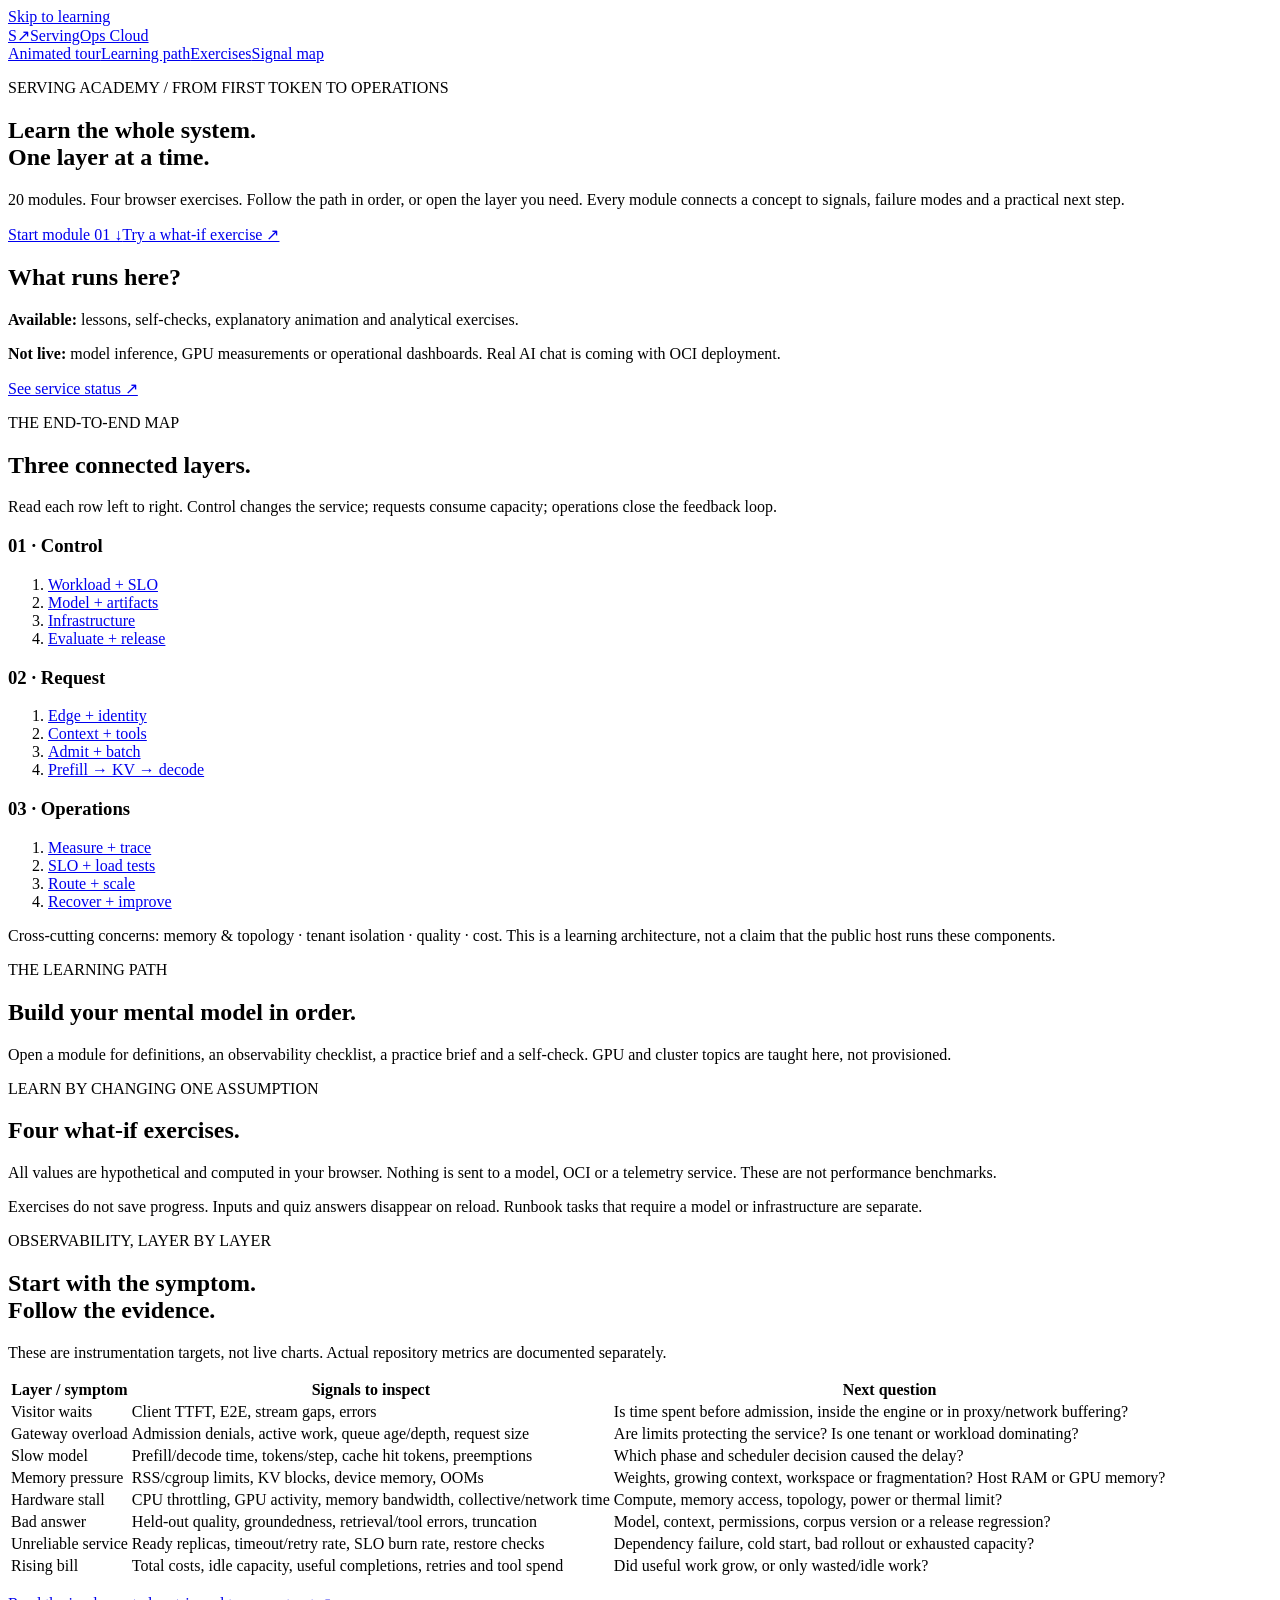
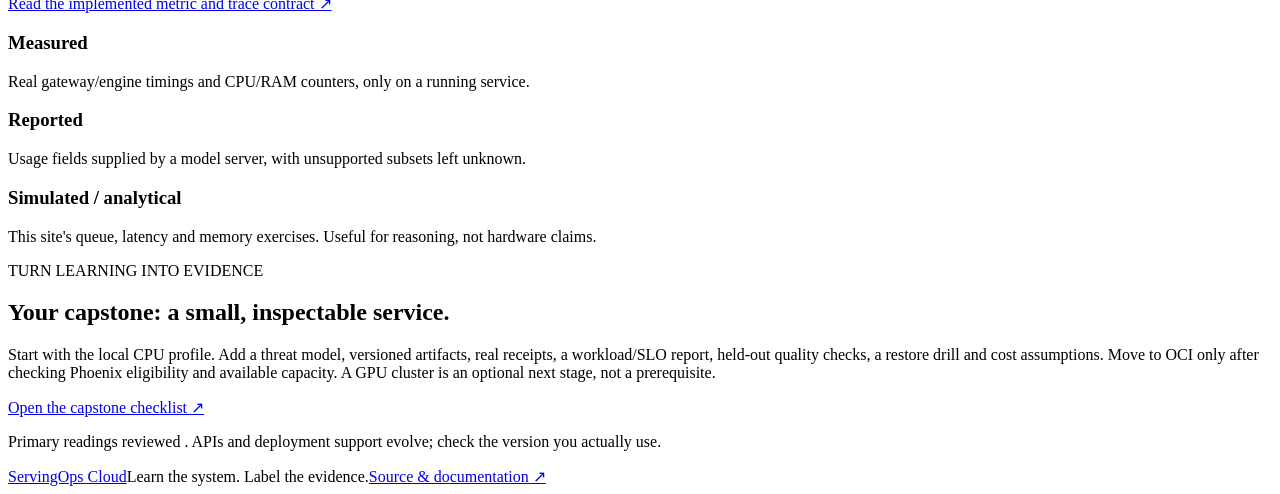
==== sites/academy.html @ 420e3427 "Add end-to-end Serving Academy with 20 modules, exercises, observability and capstone" ====
<!doctype html>
<html lang="en"><head><meta charset="utf-8"><meta name="viewport" content="width=device-width,initial-scale=1">
<title>Serving Academy · Learn LLM serving end to end</title>
<meta name="description" content="20 practical modules on LLM serving: models, tokens, KV cache, GPU memory, batching, infrastructure, security, observability, SLOs and cost. Includes four browser exercises.">
<meta name="theme-color" content="#103d33"><link rel="icon" href="/static/icon.svg" type="image/svg+xml">
<link rel="stylesheet" href="/static/home.css"><link rel="stylesheet" href="/static/academy.css"><script src="/static/academy.js" defer></script></head>
<body><a class="skip" href="#main">Skip to learning</a>
<header class="header"><a class="brand" href="/"><span class="brand-mark" aria-hidden="true">S↗</span>ServingOps Cloud</a><nav aria-label="Main navigation"><a href="/">Animated tour</a><a href="#curriculum">Learning path</a><a href="#playground">Exercises</a><a href="#signal-map">Signal map</a></nav></header>
<main id="main" class="academy">
<section class="academy-intro"><div><p class="eyebrow">SERVING ACADEMY / FROM FIRST TOKEN TO OPERATIONS</p><h1>Learn the whole system.<br><span>One layer at a time.</span></h1><p>20 modules. Four browser exercises. Follow the path in order, or open the layer you need. Every module connects a concept to signals, failure modes and a practical next step.</p><div class="hero-actions"><a class="button primary" href="#service-contract">Start module 01 ↓</a><a class="text-link" href="#playground">Try a what-if exercise ↗</a></div></div><aside class="scope-card"><h2>What runs here?</h2><p><strong>Available:</strong> lessons, self-checks, explanatory animation and analytical exercises.</p><p><strong>Not live:</strong> model inference, GPU measurements or operational dashboards. Real AI chat is coming with OCI deployment.</p><a href="/#live-service">See service status ↗</a></aside></section>
<section id="system-map" class="system-map" aria-labelledby="system-title"><div class="section-heading"><div><p class="eyebrow">THE END-TO-END MAP</p><h2 id="system-title">Three connected layers.</h2></div><p>Read each row left to right. Control changes the service; requests consume capacity; operations close the feedback loop.</p></div>
<div class="plane"><h3>01 · Control</h3><ol><li><a href="#service-contract">Workload + SLO</a></li><li><a href="#model-artifacts">Model + artifacts</a></li><li><a href="#infrastructure">Infrastructure</a></li><li><a href="#evaluation-release">Evaluate + release</a></li></ol></div>
<div class="plane plane-request"><h3>02 · Request</h3><ol><li><a href="#security">Edge + identity</a></li><li><a href="#rag-agents">Context + tools</a></li><li><a href="#batching">Admit + batch</a></li><li><a href="#request-lifecycle">Prefill → KV → decode</a></li></ol></div>
<div class="plane"><h3>03 · Operations</h3><ol><li><a href="#observability">Measure + trace</a></li><li><a href="#benchmark-slo">SLO + load tests</a></li><li><a href="#routing-scaling">Route + scale</a></li><li><a href="#reliability">Recover + improve</a></li></ol></div>
<p class="map-caption">Cross-cutting concerns: memory &amp; topology · tenant isolation · quality · cost. This is a learning architecture, not a claim that the public host runs these components.</p></section>
<section id="curriculum" class="curriculum" aria-labelledby="path-title"><div class="section-heading"><div><p class="eyebrow">THE LEARNING PATH</p><h2 id="path-title">Build your mental model in order.</h2></div><p>Open a module for definitions, an observability checklist, a practice brief and a self-check. GPU and cluster topics are taught here, not provisioned.</p></div>
<div id="learning-controls" class="learning-controls" hidden><label for="lesson-search">Find a concept<input id="lesson-search" type="search" placeholder="Try HBM, batching, RAG or autoscaling" autocomplete="off"></label><div class="track-filters" role="group" aria-label="Filter learning track"><button type="button" data-track-filter="all" aria-pressed="true">All modules</button><!-- TRACKS --></div><div class="filter-meta"><p id="lesson-count" role="status">20 modules</p><button id="clear-filters" type="button">Clear filters</button></div></div>
<p id="no-lessons" hidden>No matching modules. Try a broader term or clear the filters.</p><div class="lesson-list"><!-- LESSONS --></div><noscript><p>All lessons and answer explanations work without JavaScript. Enable JavaScript for filters and interactive exercises.</p></noscript></section>
<section id="playground" class="playground" aria-labelledby="play-title"><div class="section-heading"><div><p class="eyebrow">LEARN BY CHANGING ONE ASSUMPTION</p><h2 id="play-title">Four what-if exercises.</h2></div><p>All values are hypothetical and computed in your browser. Nothing is sent to a model, OCI or a telemetry service. These are not performance benchmarks.</p></div>
<p class="exercise-note">Exercises do not save progress. Inputs and quiz answers disappear on reload. Runbook tasks that require a model or infrastructure are separate.</p>
<div id="exercise-controls" hidden>
<article class="exercise" id="memory-exercise"><div class="exercise-heading"><span class="lesson-num">A</span><div><h3>What fits in memory?</h3><p>Dense / GQA KV capacity estimate on one device, without model sharding.</p></div></div>
<div class="exercise-grid"><div class="input-grid">
<label>Parameters (billions)<input id="mem-params" type="number" min="0.1" max="200" step="0.1" value="7"></label>
<label>Weight precision (bits)<select id="mem-weight"><option value="4">4</option><option value="8">8</option><option value="16">16</option><option value="32">32</option></select></label>
<label>Layers<input id="mem-layers" type="number" min="1" max="160" value="32"></label>
<label>KV heads<input id="mem-heads" type="number" min="1" max="128" value="8"></label>
<label>Head dimension<input id="mem-dim" type="number" min="16" max="512" step="16" value="128"></label>
<label>KV precision (bits)<select id="mem-kv"><option value="16">16</option><option value="8">8</option><option value="4">4</option></select></label>
<label>Tokens per active sequence<input id="mem-context" type="number" min="1" max="262144" value="4096"></label>
<label>Concurrent sequences<input id="mem-sequences" type="number" min="1" max="256" value="4"></label>
<label>Memory capacity (GiB)<input id="mem-capacity" type="number" min="1" max="1024" value="24"></label>
<label>Workspace + overhead reserve (GiB)<input id="mem-reserve" type="number" min="0" max="256" value="2"></label>
</div><div class="exercise-output"><h4>Analytical budget</h4><p id="memory-result" role="status"></p><div class="budget-bar" aria-hidden="true"><span id="memory-fill"></span></div><p>Weights = parameters × bits ÷ 8. KV = 2 × layers × KV heads × head dimension × tokens × sequences × KV bytes.</p><p>Reserve is user-supplied. This omits allocator fragmentation, quantization metadata, cache sharing and architecture-specific compression. GiB means 2³⁰ bytes. No throughput or GPU utilization is predicted.</p></div></div></article>
<article class="exercise" id="latency-exercise"><div class="exercise-heading"><span class="lesson-num">B</span><div><h3>Where does first-token time go?</h3><p>Separate queue, uncached prompt work, optional handoff and first output.</p></div></div><div class="exercise-grid"><div class="input-grid">
<label>Input tokens<input id="lat-input" type="number" min="1" max="131072" value="4096"></label>
<label>Reusable prefix (%)<input id="lat-cache" type="number" min="0" max="100" value="25"></label>
<label>Hypothetical prefill rate (tokens/s)<input id="lat-rate" type="number" min="1" max="1000000" value="8000"></label>
<label>Queue wait (ms)<input id="lat-queue" type="number" min="0" max="60000" value="50"></label>
<label>Illustrated architecture<select id="lat-mode"><option value="combined">Combined: no handoff</option><option value="disaggregated">Disaggregated: handoff</option></select></label>
<label>Transferred KV payload (MiB)<input id="lat-size" type="number" min="0" max="131072" value="512"></label>
<label>Effective link bandwidth (GiB/s)<input id="lat-bandwidth" type="number" min="0.1" max="1000" step="0.1" value="8"></label>
<label>Transfer setup (ms)<input id="lat-setup" type="number" min="0" max="10000" value="5"></label>
<label>First-output processing (ms)<input id="lat-first" type="number" min="0" max="10000" value="20"></label>
</div><div class="exercise-output"><h4>Illustrated latency budget</h4><p id="latency-result" role="status"></p><div id="latency-bars" class="latency-bars" aria-hidden="true"></div><p>Uncached prompt work = input × (1 − hit fraction) ÷ assumed rate. Transfer = setup + payload ÷ bandwidth, only for disaggregated mode.</p><p>Serial, no-overlap teaching model: fixed rates, no compute contention, no network transit to the browser and no cache-lookup cost. A full cache hit does not imply zero real prefill. Payload is independent of the cache slider; a receiver may still need all prompt state. Real systems may overlap work.</p></div></div></article>
<article class="exercise" id="token-exercise"><div class="exercise-heading"><span class="lesson-num">C</span><div><h3>Count tokens without double-counting.</h3><p>A reported subset belongs inside its parent category.</p></div></div><div class="exercise-grid"><div class="input-grid">
<label>Input tokens<input id="tok-input" type="number" min="0" max="1000000" value="1000"></label>
<label>Cached input tokens (blank = unknown)<input id="tok-cache" type="number" min="0" max="1000000" value="400"></label>
<label>Output tokens<input id="tok-output" type="number" min="0" max="1000000" value="200"></label>
<label>Reasoning tokens (blank = unknown)<input id="tok-reason" type="number" min="0" max="1000000" value="50"></label>
</div><div class="exercise-output"><h4>Hypothetical reported ledger</h4><p id="token-result" role="status"></p><p>Total = input + output. Cached input is not added again; reasoning is not added again. Remaining output is only a visible-output estimate under this simplified ledger's assumption that there are no other output categories.</p><p>Unknown subsets remain unknown. Provider-specific multimodal, draft, accepted/rejected or billing categories need their own documented contract.</p></div></div></article>
<article class="exercise" id="traffic-exercise"><div class="exercise-heading"><span class="lesson-num">D</span><div><h3>More traffic is not always more useful work.</h3><p>A deterministic FIFO toy queue with 24 arrivals and fixed work per request.</p></div></div><div class="exercise-grid"><div class="input-grid">
<label>Arrival interval (ms)<input id="traffic-interval" type="number" min="10" max="2000" value="100"></label>
<label>Parallel request slots<input id="traffic-slots" type="number" min="1" max="8" value="2"></label>
<label>Maximum queued requests<input id="traffic-queue" type="number" min="0" max="64" value="6"></label>
<label>First-token target (ms)<input id="traffic-ttft" type="number" min="1" max="10000" value="500"></label>
<label>Per-output-token target (ms)<input id="traffic-tpot" type="number" min="1" max="1000" value="30"></label>
<label>Hypothetical total service cost ($/hour)<input id="traffic-cost" type="number" min="0" max="1000" step="0.01" value="1"></label>
</div><div class="exercise-output"><h4>Simulated finite-run result</h4><p id="traffic-result" role="status"></p><div id="traffic-dots" class="traffic-dots" aria-hidden="true"></div><p>Each admitted request uses 200 ms prefill, then 32 visible tokens with 20 ms per generation step. TTFT = wait + 220 ms; service time = 840 ms. Requests beyond the queue bound are rejected, not silently lost.</p><p>Not continuous batching, not an engine capacity prediction. Slots have independent fixed rates. Goodput requires both latency targets; answer quality is not modeled. Cost includes the entire run, including idle and rejected-work time, at your hypothetical rate. It is not an OCI price quote.</p></div></div></article>
</div><noscript><p>The exercises require JavaScript. The formulas, limitations and matching modules remain available in the learning path and repository.</p></noscript></section>
<section id="signal-map" class="signal-map" aria-labelledby="signal-title"><div class="section-heading"><div><p class="eyebrow">OBSERVABILITY, LAYER BY LAYER</p><h2 id="signal-title">Start with the symptom.<br>Follow the evidence.</h2></div><p>These are instrumentation targets, not live charts. Actual repository metrics are documented separately.</p></div>
<div class="table-scroll" role="region" aria-label="Observability signal map" tabindex="0"><table><thead><tr><th>Layer / symptom</th><th>Signals to inspect</th><th>Next question</th></tr></thead><tbody>
<tr><td>Visitor waits</td><td>Client TTFT, E2E, stream gaps, errors</td><td>Is time spent before admission, inside the engine or in proxy/network buffering?</td></tr>
<tr><td>Gateway overload</td><td>Admission denials, active work, queue age/depth, request size</td><td>Are limits protecting the service? Is one tenant or workload dominating?</td></tr>
<tr><td>Slow model</td><td>Prefill/decode time, tokens/step, cache hit tokens, preemptions</td><td>Which phase and scheduler decision caused the delay?</td></tr>
<tr><td>Memory pressure</td><td>RSS/cgroup limits, KV blocks, device memory, OOMs</td><td>Weights, growing context, workspace or fragmentation? Host RAM or GPU memory?</td></tr>
<tr><td>Hardware stall</td><td>CPU throttling, GPU activity, memory bandwidth, collective/network time</td><td>Compute, memory access, topology, power or thermal limit?</td></tr>
<tr><td>Bad answer</td><td>Held-out quality, groundedness, retrieval/tool errors, truncation</td><td>Model, context, permissions, corpus version or a release regression?</td></tr>
<tr><td>Unreliable service</td><td>Ready replicas, timeout/retry rate, SLO burn rate, restore checks</td><td>Dependency failure, cold start, bad rollout or exhausted capacity?</td></tr>
<tr><td>Rising bill</td><td>Total costs, idle capacity, useful completions, retries and tool spend</td><td>Did useful work grow, or only wasted/idle work?</td></tr>
</tbody></table></div>
<p><a class="text-link" href="https://github.com/sivalinb/llm-serving-observatory/blob/main/docs/observability.md" target="_blank" rel="noopener noreferrer">Read the implemented metric and trace contract ↗</a></p>
<div class="evidence-boundaries"><div><h3>Measured</h3><p>Real gateway/engine timings and CPU/RAM counters, only on a running service.</p></div><div><h3>Reported</h3><p>Usage fields supplied by a model server, with unsupported subsets left unknown.</p></div><div><h3>Simulated / analytical</h3><p>This site's queue, latency and memory exercises. Useful for reasoning, not hardware claims.</p></div></div></section>
<section class="academy-capstone"><p class="eyebrow">TURN LEARNING INTO EVIDENCE</p><h2>Your capstone: a small, inspectable service.</h2><p>Start with the local CPU profile. Add a threat model, versioned artifacts, real receipts, a workload/SLO report, held-out quality checks, a restore drill and cost assumptions. Move to OCI only after checking Phoenix eligibility and available capacity. A GPU cluster is an optional next stage, not a prerequisite.</p><a class="button primary" href="https://github.com/sivalinb/llm-serving-observatory/blob/main/docs/learning-path.md" target="_blank" rel="noopener noreferrer">Open the capstone checklist ↗</a><p class="review-note">Primary readings reviewed <!-- REVIEWED -->. APIs and deployment support evolve; check the version you actually use.</p></section>
</main><footer><a class="brand footer-brand" href="/">ServingOps Cloud</a><span>Learn the system. Label the evidence.</span><a href="https://github.com/sivalinb/llm-serving-observatory" target="_blank" rel="noopener noreferrer">Source &amp; documentation ↗</a></footer></body></html>
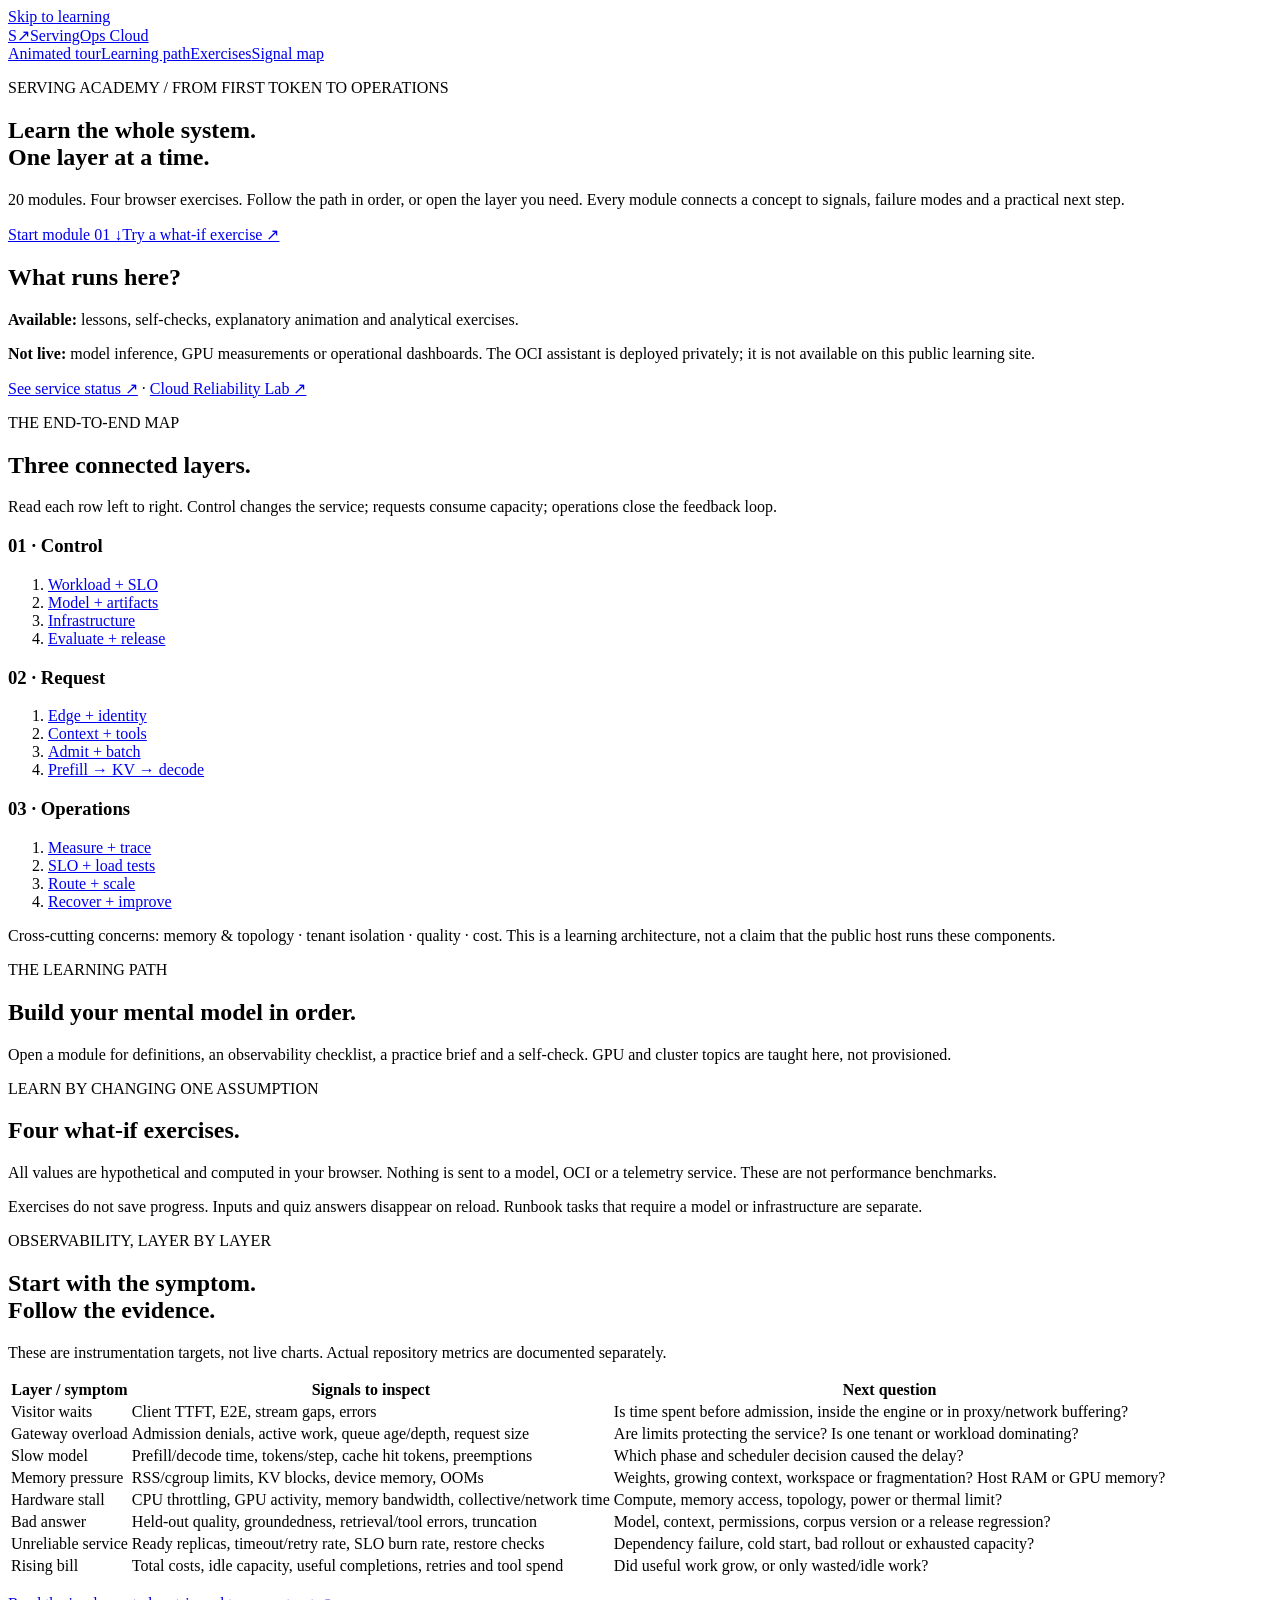
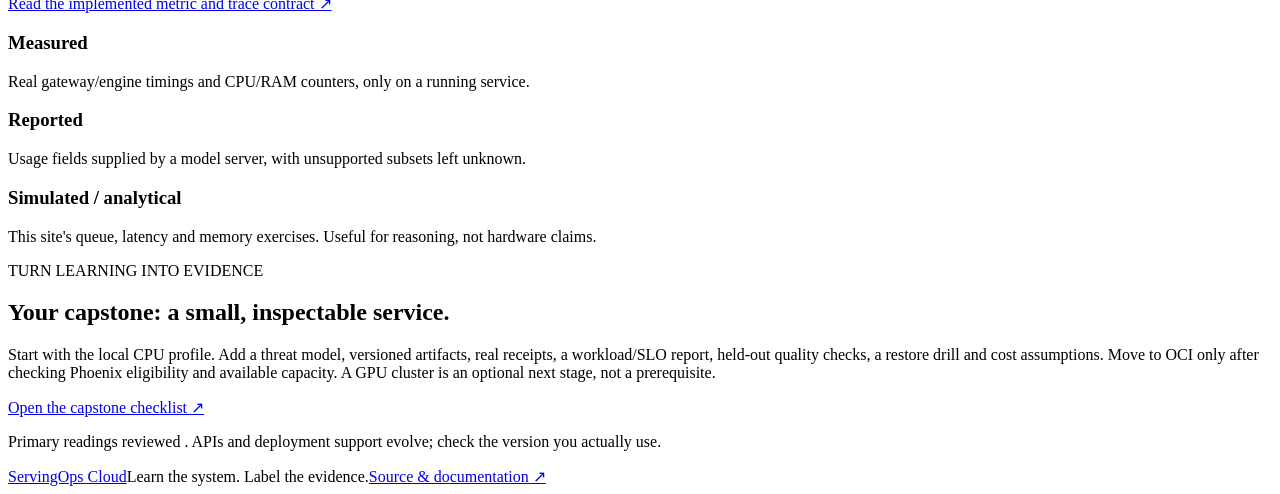
==== commit bbeeac59: "Add bounded OCI reliability lab, sanitized tracing and animated architecture lessons" ====
--- a/sites/academy.html
+++ b/sites/academy.html
@@ -7,7 +7,7 @@
 <body><a class="skip" href="#main">Skip to learning</a>
 <header class="header"><a class="brand" href="/"><span class="brand-mark" aria-hidden="true">S↗</span>ServingOps Cloud</a><nav aria-label="Main navigation"><a href="/">Animated tour</a><a href="#curriculum">Learning path</a><a href="#playground">Exercises</a><a href="#signal-map">Signal map</a></nav></header>
 <main id="main" class="academy">
-<section class="academy-intro"><div><p class="eyebrow">SERVING ACADEMY / FROM FIRST TOKEN TO OPERATIONS</p><h1>Learn the whole system.<br><span>One layer at a time.</span></h1><p>20 modules. Four browser exercises. Follow the path in order, or open the layer you need. Every module connects a concept to signals, failure modes and a practical next step.</p><div class="hero-actions"><a class="button primary" href="#service-contract">Start module 01 ↓</a><a class="text-link" href="#playground">Try a what-if exercise ↗</a></div></div><aside class="scope-card"><h2>What runs here?</h2><p><strong>Available:</strong> lessons, self-checks, explanatory animation and analytical exercises.</p><p><strong>Not live:</strong> model inference, GPU measurements or operational dashboards. Real AI chat is coming with OCI deployment.</p><a href="/#live-service">See service status ↗</a></aside></section>
+<section class="academy-intro"><div><p class="eyebrow">SERVING ACADEMY / FROM FIRST TOKEN TO OPERATIONS</p><h1>Learn the whole system.<br><span>One layer at a time.</span></h1><p>20 modules. Four browser exercises. Follow the path in order, or open the layer you need. Every module connects a concept to signals, failure modes and a practical next step.</p><div class="hero-actions"><a class="button primary" href="#service-contract">Start module 01 ↓</a><a class="text-link" href="#playground">Try a what-if exercise ↗</a></div></div><aside class="scope-card"><h2>What runs here?</h2><p><strong>Available:</strong> lessons, self-checks, explanatory animation and analytical exercises.</p><p><strong>Not live:</strong> model inference, GPU measurements or operational dashboards. The OCI assistant is deployed privately; it is not available on this public learning site.</p><a href="/#live-service">See service status ↗</a> · <a href="/reliability/">Cloud Reliability Lab ↗</a></aside></section>
 <section id="system-map" class="system-map" aria-labelledby="system-title"><div class="section-heading"><div><p class="eyebrow">THE END-TO-END MAP</p><h2 id="system-title">Three connected layers.</h2></div><p>Read each row left to right. Control changes the service; requests consume capacity; operations close the feedback loop.</p></div>
 <div class="plane"><h3>01 · Control</h3><ol><li><a href="#service-contract">Workload + SLO</a></li><li><a href="#model-artifacts">Model + artifacts</a></li><li><a href="#infrastructure">Infrastructure</a></li><li><a href="#evaluation-release">Evaluate + release</a></li></ol></div>
 <div class="plane plane-request"><h3>02 · Request</h3><ol><li><a href="#security">Edge + identity</a></li><li><a href="#rag-agents">Context + tools</a></li><li><a href="#batching">Admit + batch</a></li><li><a href="#request-lifecycle">Prefill → KV → decode</a></li></ol></div>
